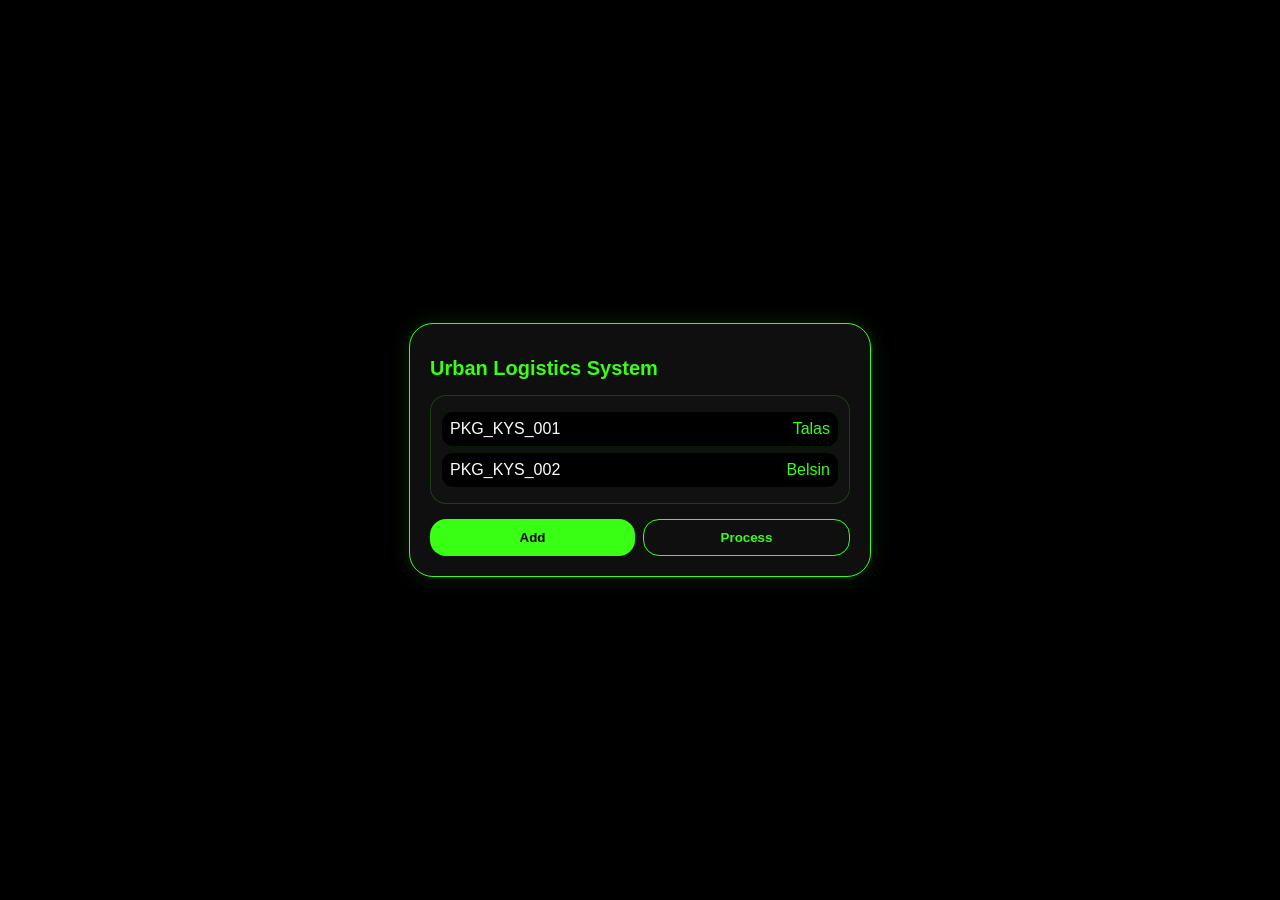
==== index.html @ cbb023be "ui" ====
<!DOCTYPE html>
<html>
<head>
<meta charset="UTF-8">
<title>Urban Logistics</title>
<style>
body{
margin:0;
background:#000;
font-family:Arial;
display:flex;
justify-content:center;
align-items:center;
height:100vh;
color:white;
}

.card{
width:420px;
background:#0f0f0f;
border:1px solid #39ff14;
border-radius:24px;
padding:20px;
box-shadow:0 0 20px rgba(57,255,20,0.15);
}

h1{
color:#39ff14;
font-size:20px;
margin-bottom:15px;
}

.list{
background:#111;
padding:10px;
border-radius:16px;
margin-bottom:15px;
border:1px solid rgba(57,255,20,0.2);
}

.item{
display:flex;
justify-content:space-between;
padding:8px;
margin:5px 0;
background:#000;
border-radius:12px;
border:1px solid rgba(57,255,20,0.1);
}

button{
flex:1;
padding:10px;
border-radius:16px;
border:none;
cursor:pointer;
font-weight:bold;
}

.green{
background:#39ff14;
color:black;
margin-right:8px;
}

.outline{
background:transparent;
border:1px solid #39ff14;
color:#39ff14;
}
</style>
</head>

<body>

<div class="card">
<h1>Urban Logistics System</h1>

<div class="list" id="list"></div>

<div style="display:flex">
<button class="green" onclick="addPkg()">Add</button>
<button class="outline" onclick="processPkg()">Process</button>
</div>
</div>

<script>
let queue=[
{id:"PKG_KYS_001",dest:"Talas"},
{id:"PKG_KYS_002",dest:"Belsin"}
];

function render(){
let list=document.getElementById("list");
list.innerHTML="";
queue.forEach(p=>{
let div=document.createElement("div");
div.className="item";
div.innerHTML=`<span>${p.id}</span><span style="color:#39ff14">${p.dest}</span>`;
list.appendChild(div);
});
}

function addPkg(){
queue.push({id:"PKG_NEW_"+Math.floor(Math.random()*1000),dest:"Meydan"});
render();
}

function processPkg(){
queue.shift();
render();
}

render();
</script>

</body>
</html>
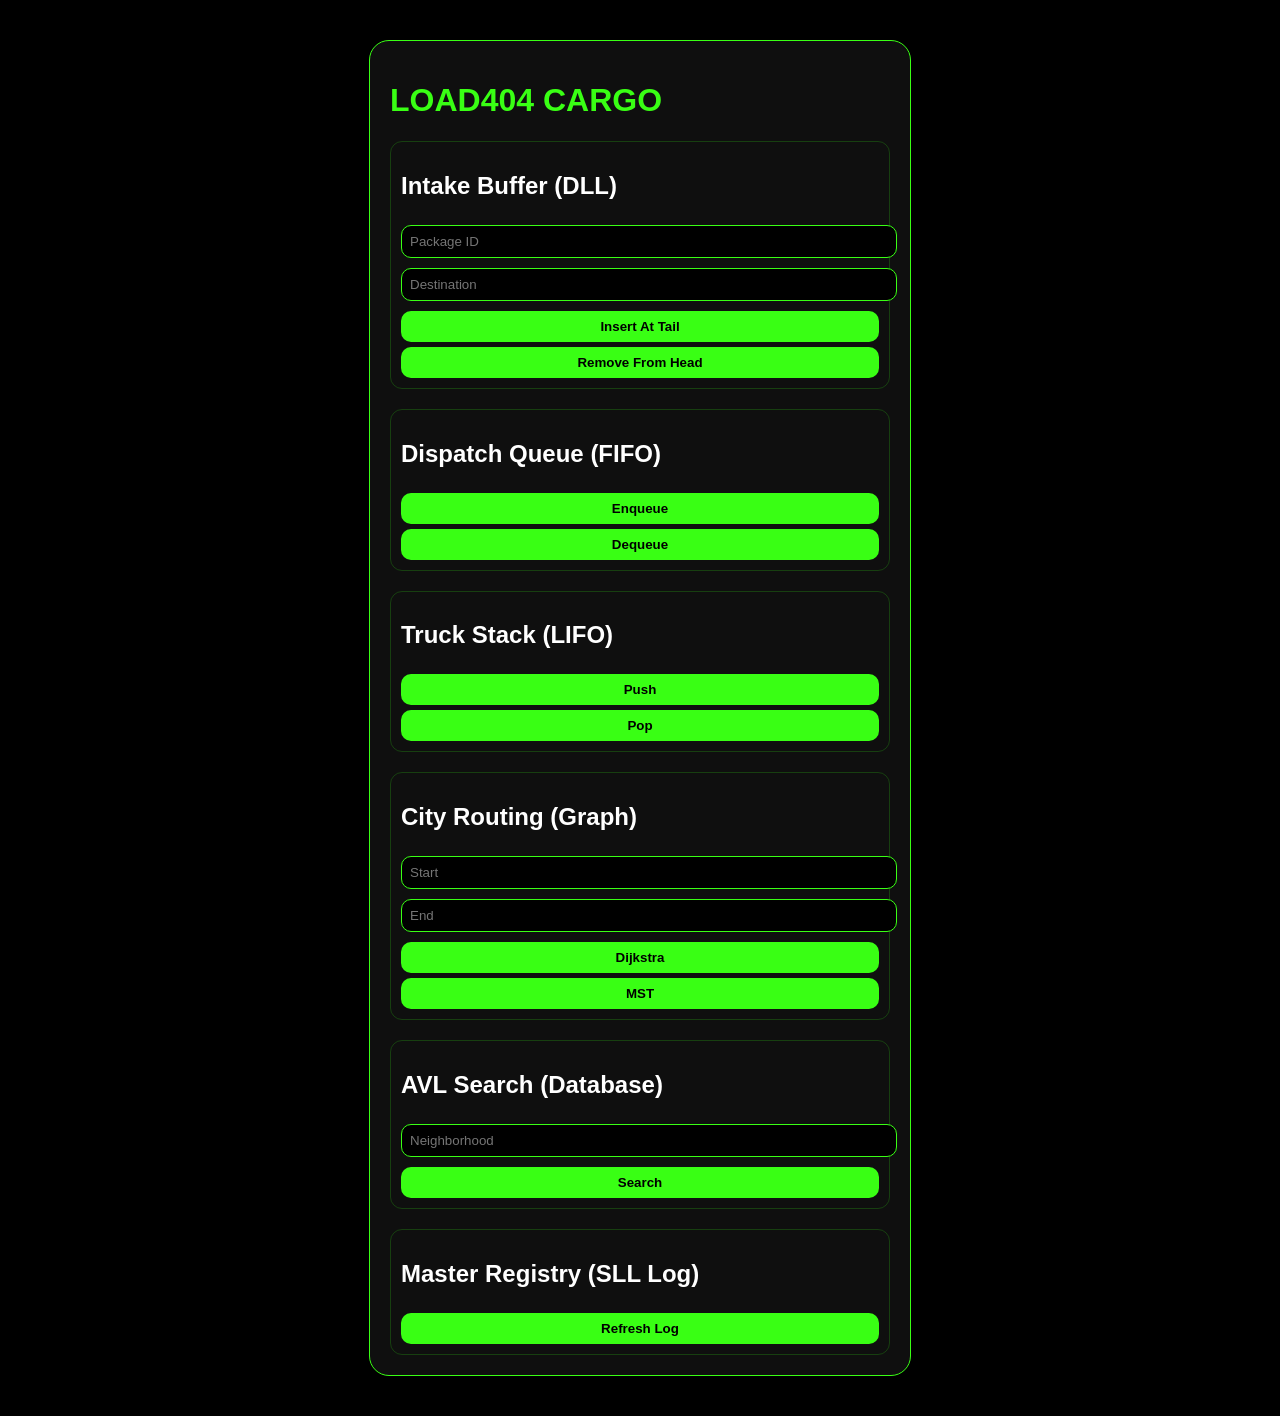
==== commit 05c1127b: "Refactor index.html for new logistics system layout" ====
--- a/index.html
+++ b/index.html
@@ -2,117 +2,71 @@
 <html>
 <head>
 <meta charset="UTF-8">
-<title>Urban Logistics</title>
-<style>
-body{
-margin:0;
-background:#000;
-font-family:Arial;
-display:flex;
-justify-content:center;
-align-items:center;
-height:100vh;
-color:white;
-}
-
-.card{
-width:420px;
-background:#0f0f0f;
-border:1px solid #39ff14;
-border-radius:24px;
-padding:20px;
-box-shadow:0 0 20px rgba(57,255,20,0.15);
-}
-
-h1{
-color:#39ff14;
-font-size:20px;
-margin-bottom:15px;
-}
-
-.list{
-background:#111;
-padding:10px;
-border-radius:16px;
-margin-bottom:15px;
-border:1px solid rgba(57,255,20,0.2);
-}
-
-.item{
-display:flex;
-justify-content:space-between;
-padding:8px;
-margin:5px 0;
-background:#000;
-border-radius:12px;
-border:1px solid rgba(57,255,20,0.1);
-}
-
-button{
-flex:1;
-padding:10px;
-border-radius:16px;
-border:none;
-cursor:pointer;
-font-weight:bold;
-}
-
-.green{
-background:#39ff14;
-color:black;
-margin-right:8px;
-}
-
-.outline{
-background:transparent;
-border:1px solid #39ff14;
-color:#39ff14;
-}
-</style>
+<title>LOAD404 CARGO</title>
+<link rel="stylesheet" href="style.css">
 </head>
 
 <body>
 
 <div class="card">
-<h1>Urban Logistics System</h1>
 
-<div class="list" id="list"></div>
+<h1>LOAD404 CARGO</h1>
 
-<div style="display:flex">
-<button class="green" onclick="addPkg()">Add</button>
-<button class="outline" onclick="processPkg()">Process</button>
-</div>
+<div class="section">
+<h2>Intake Buffer (DLL)</h2>
+
+<input id="pkgId" placeholder="Package ID">
+<input id="dest" placeholder="Destination">
+
+<button onclick="addToBuffer()">Insert At Tail</button>
+<button onclick="removeFromBuffer()">Remove From Head</button>
+
+<div id="buffer"></div>
 </div>
 
-<script>
-let queue=[
-{id:"PKG_KYS_001",dest:"Talas"},
-{id:"PKG_KYS_002",dest:"Belsin"}
-];
+<div class="section">
+<h2>Dispatch Queue (FIFO)</h2>
+<button onclick="enqueue()">Enqueue</button>
+<button onclick="dequeue()">Dequeue</button>
+<div id="queue"></div>
+</div>
 
-function render(){
-let list=document.getElementById("list");
-list.innerHTML="";
-queue.forEach(p=>{
-let div=document.createElement("div");
-div.className="item";
-div.innerHTML=`<span>${p.id}</span><span style="color:#39ff14">${p.dest}</span>`;
-list.appendChild(div);
-});
-}
+<div class="section">
+<h2>Truck Stack (LIFO)</h2>
+<button onclick="pushTruck()">Push</button>
+<button onclick="popTruck()">Pop</button>
+<div id="stack"></div>
+</div>
 
-function addPkg(){
-queue.push({id:"PKG_NEW_"+Math.floor(Math.random()*1000),dest:"Meydan"});
-render();
-}
+<div class="section">
+<h2>City Routing (Graph)</h2>
 
-function processPkg(){
-queue.shift();
-render();
-}
+<input id="start" placeholder="Start">
+<input id="end" placeholder="End">
 
-render();
-</script>
+<button onclick="shortestPath()">Dijkstra</button>
+<button onclick="mst()">MST</button>
 
+<div id="graphOut"></div>
+</div>
+
+<div class="section">
+<h2>AVL Search (Database)</h2>
+
+<input id="searchKey" placeholder="Neighborhood">
+<button onclick="searchAVL()">Search</button>
+
+<div id="avlOut"></div>
+</div>
+
+<div class="section">
+<h2>Master Registry (SLL Log)</h2>
+<button onclick="loadLog()">Refresh Log</button>
+<div id="log"></div>
+</div>
+
+</div>
+
+<script src="app.js"></script>
 </body>
 </html>
--- a/style.css
+++ b/style.css
@@ -0,0 +1,54 @@
+body{
+margin:0;
+background:#000;
+font-family:Arial;
+display:flex;
+justify-content:center;
+padding:40px;
+color:white;
+}
+
+.card{
+width:500px;
+background:#0f0f0f;
+border:1px solid #39ff14;
+border-radius:20px;
+padding:20px;
+}
+
+h1{color:#39ff14}
+
+.section{
+margin-top:20px;
+padding:10px;
+border:1px solid rgba(57,255,20,0.2);
+border-radius:12px;
+}
+
+input{
+width:100%;
+padding:8px;
+margin:5px 0;
+border-radius:10px;
+border:1px solid #39ff14;
+background:black;
+color:white;
+}
+
+button{
+margin-top:5px;
+padding:8px;
+width:100%;
+border:none;
+border-radius:10px;
+background:#39ff14;
+cursor:pointer;
+font-weight:bold;
+}
+
+#list div{
+display:flex;
+justify-content:space-between;
+padding:5px;
+border-bottom:1px solid #222;
+}
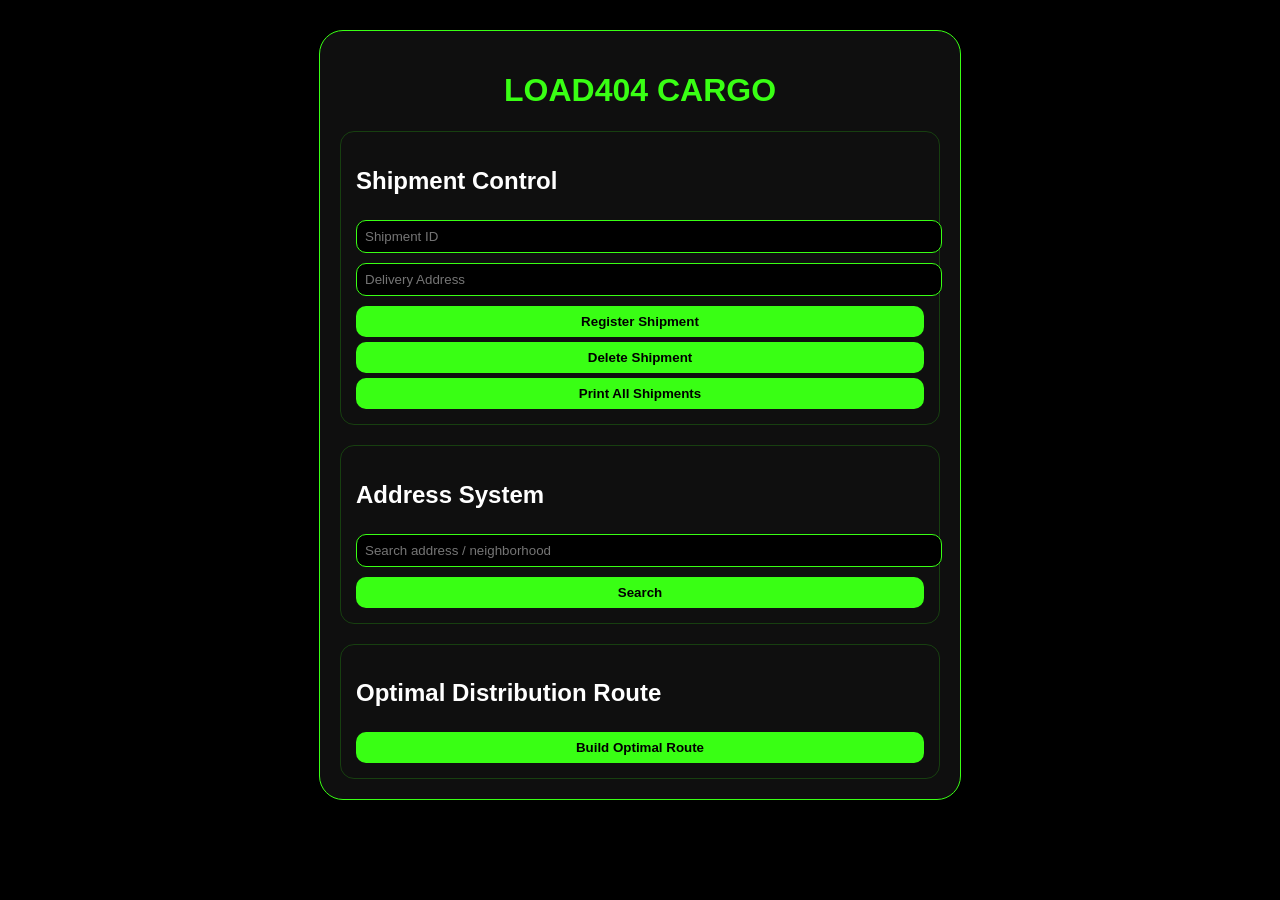
==== commit 66e314c9: "Update shipment controls and address system in HTML" ====
--- a/index.html
+++ b/index.html
@@ -13,56 +13,33 @@
 <h1>LOAD404 CARGO</h1>
 
 <div class="section">
-<h2>Intake Buffer (DLL)</h2>
+<h2>Shipment Control</h2>
 
-<input id="pkgId" placeholder="Package ID">
-<input id="dest" placeholder="Destination">
+<input id="shipId" placeholder="Shipment ID">
+<input id="address" placeholder="Delivery Address">
 
-<button onclick="addToBuffer()">Insert At Tail</button>
-<button onclick="removeFromBuffer()">Remove From Head</button>
+<button onclick="addShipment()">Register Shipment</button>
+<button onclick="deleteShipment()">Delete Shipment</button>
+<button onclick="printAll()">Print All Shipments</button>
 
-<div id="buffer"></div>
+<div id="shipments"></div>
 </div>
 
 <div class="section">
-<h2>Dispatch Queue (FIFO)</h2>
-<button onclick="enqueue()">Enqueue</button>
-<button onclick="dequeue()">Dequeue</button>
-<div id="queue"></div>
+<h2>Address System</h2>
+
+<input id="search" placeholder="Search address / neighborhood">
+<button onclick="searchAddress()">Search</button>
+
+<div id="searchOut"></div>
 </div>
 
 <div class="section">
-<h2>Truck Stack (LIFO)</h2>
-<button onclick="pushTruck()">Push</button>
-<button onclick="popTruck()">Pop</button>
-<div id="stack"></div>
-</div>
+<h2>Optimal Distribution Route</h2>
 
-<div class="section">
-<h2>City Routing (Graph)</h2>
+<button onclick="buildRoute()">Build Optimal Route</button>
 
-<input id="start" placeholder="Start">
-<input id="end" placeholder="End">
-
-<button onclick="shortestPath()">Dijkstra</button>
-<button onclick="mst()">MST</button>
-
-<div id="graphOut"></div>
-</div>
-
-<div class="section">
-<h2>AVL Search (Database)</h2>
-
-<input id="searchKey" placeholder="Neighborhood">
-<button onclick="searchAVL()">Search</button>
-
-<div id="avlOut"></div>
-</div>
-
-<div class="section">
-<h2>Master Registry (SLL Log)</h2>
-<button onclick="loadLog()">Refresh Log</button>
-<div id="log"></div>
+<div id="routeOut"></div>
 </div>
 
 </div>
--- a/style.css
+++ b/style.css
@@ -4,31 +4,34 @@
 font-family:Arial;
 display:flex;
 justify-content:center;
-padding:40px;
+padding:30px;
 color:white;
 }
 
 .card{
-width:500px;
+width:600px;
 background:#0f0f0f;
 border:1px solid #39ff14;
-border-radius:20px;
+border-radius:24px;
 padding:20px;
 }
 
-h1{color:#39ff14}
+h1{
+color:#39ff14;
+text-align:center;
+}
 
 .section{
 margin-top:20px;
-padding:10px;
+padding:15px;
 border:1px solid rgba(57,255,20,0.2);
-border-radius:12px;
+border-radius:14px;
 }
 
 input{
 width:100%;
+margin:5px 0;
 padding:8px;
-margin:5px 0;
 border-radius:10px;
 border:1px solid #39ff14;
 background:black;
@@ -36,19 +39,23 @@
 }
 
 button{
+width:100%;
 margin-top:5px;
 padding:8px;
-width:100%;
+border-radius:10px;
 border:none;
-border-radius:10px;
 background:#39ff14;
 cursor:pointer;
 font-weight:bold;
 }
 
-#list div{
+button:hover{
+opacity:0.8;
+}
+
+.item{
 display:flex;
 justify-content:space-between;
-padding:5px;
+padding:4px;
 border-bottom:1px solid #222;
 }
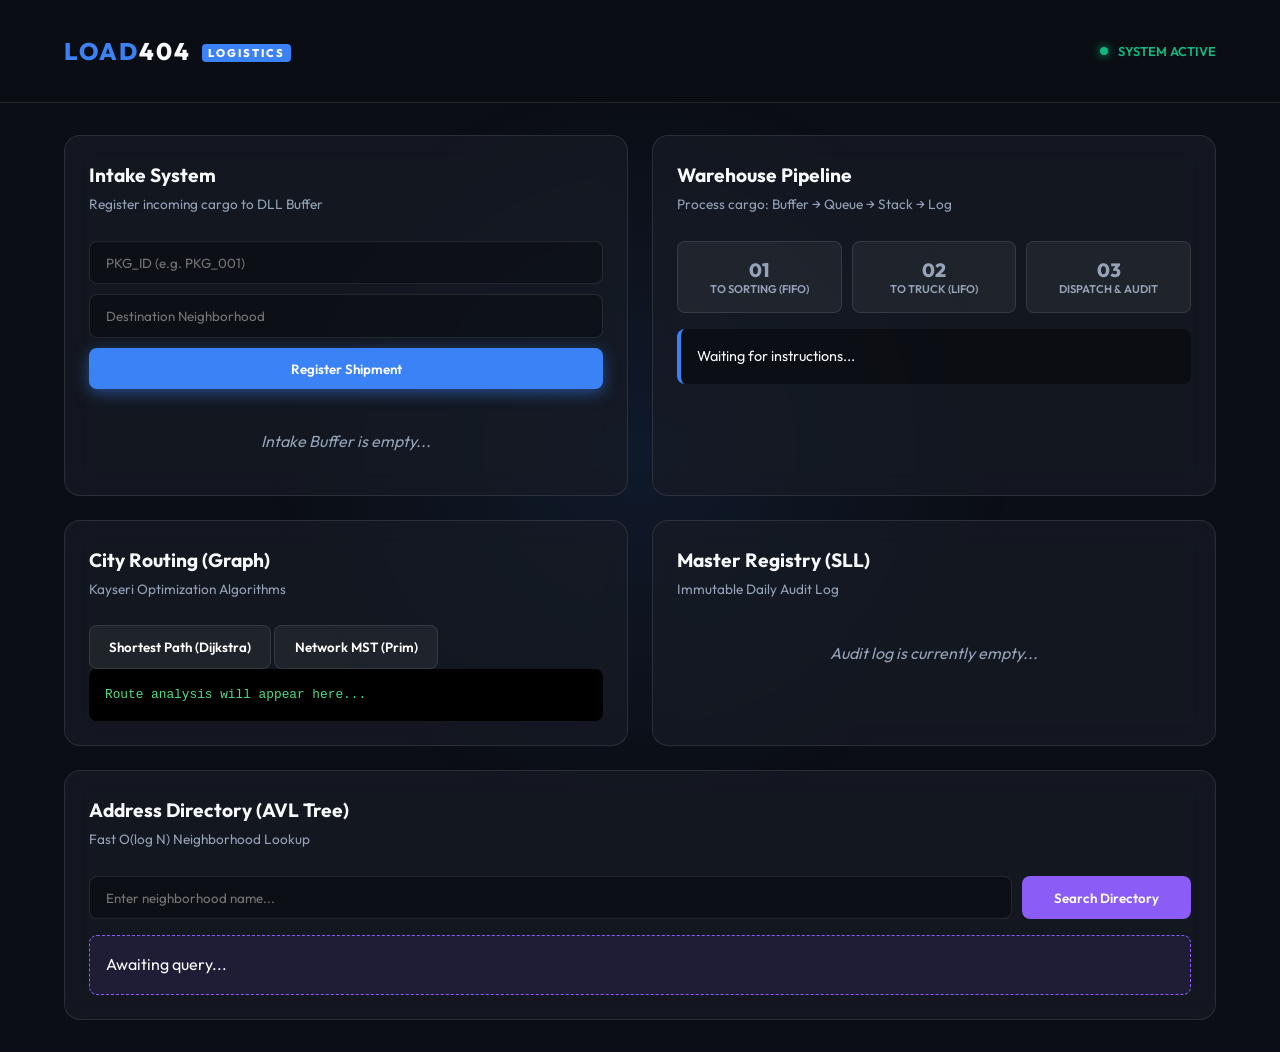
==== commit edc87ab3: "Force redeploy, simplify routing, and duplicate static files to root" ====
--- a/index.html
+++ b/index.html
@@ -1,49 +1,119 @@
 <!DOCTYPE html>
-<html>
+<html lang="en">
 <head>
-<meta charset="UTF-8">
-<title>LOAD404 CARGO</title>
-<link rel="stylesheet" href="style.css">
+    <meta charset="UTF-8">
+    <meta name="viewport" content="width=device-width, initial-scale=1.0">
+    <title>LOAD404 CARGO | Urban Logistics & Distribution</title>
+    <link rel="preconnect" href="https://fonts.googleapis.com">
+    <link rel="preconnect" href="https://fonts.gstatic.com" crossorigin>
+    <link href="https://fonts.googleapis.com/css2?family=Outfit:wght@300;400;600;800&family=JetBrains+Mono:wght@400;700&display=swap" rel="stylesheet">
+    <link rel="stylesheet" href="style.css">
 </head>
+<body>
+    <div class="background-glow"></div>
+    
+    <header>
+        <div class="logo">
+            <span class="accent">LOAD</span>404 <span class="brand-tag">LOGISTICS</span>
+        </div>
+        <nav>
+            <div class="status-indicator">
+                <div class="pulse"></div>
+                SYSTEM ACTIVE
+            </div>
+        </nav>
+    </header>
 
-<body>
+    <div id="toast-container"></div>
 
-<div class="card">
+    <main>
+        <div class="grid-container">
+            <!-- Registration Panel -->
+            <section class="panel glass">
+                <div class="panel-header">
+                    <h2>Intake System</h2>
+                    <span class="subtext">Register incoming cargo to DLL Buffer</span>
+                </div>
+                <div class="input-group">
+                    <input type="text" id="shipId" placeholder="PKG_ID (e.g. PKG_001)">
+                    <input type="text" id="address" placeholder="Destination Neighborhood">
+                    <button class="btn-primary" onclick="addShipment()">
+                        <span>Register Shipment</span>
+                    </button>
+                </div>
+                <div class="log-container" id="buffer-log">
+                    <div class="placeholder">Intake Buffer is empty...</div>
+                </div>
+            </section>
 
-<h1>LOAD404 CARGO</h1>
+            <!-- Warehouse Pipeline -->
+            <section class="panel glass">
+                <div class="panel-header">
+                    <h2>Warehouse Pipeline</h2>
+                    <span class="subtext">Process cargo: Buffer → Queue → Stack → Log</span>
+                </div>
+                <div class="pipeline-actions">
+                    <button class="btn-step" onclick="step1()">
+                        <div class="step-num">01</div>
+                        <div class="step-text">To Sorting (FIFO)</div>
+                    </button>
+                    <button class="btn-step" onclick="step2()">
+                        <div class="step-num">02</div>
+                        <div class="step-text">To Truck (LIFO)</div>
+                    </button>
+                    <button class="btn-step" onclick="step3()">
+                        <div class="step-num">03</div>
+                        <div class="step-text">Dispatch & Audit</div>
+                    </button>
+                </div>
+                <div class="pipeline-status" id="pipeline-output">
+                    Waiting for instructions...
+                </div>
+            </section>
 
-<div class="section">
-<h2>Shipment Control</h2>
+            <!-- Routing & Map -->
+            <section class="panel glass">
+                <div class="panel-header">
+                    <h2>City Routing (Graph)</h2>
+                    <span class="subtext">Kayseri Optimization Algorithms</span>
+                </div>
+                <div class="button-row">
+                    <button class="btn-secondary" onclick="getShortestPath()">Shortest Path (Dijkstra)</button>
+                    <button class="btn-secondary" onclick="getMST()">Network MST (Prim)</button>
+                </div>
+                <div class="code-output" id="route-output">
+                    <pre>Route analysis will appear here...</pre>
+                </div>
+            </section>
 
-<input id="shipId" placeholder="Shipment ID">
-<input id="address" placeholder="Delivery Address">
+            <!-- Audit Log -->
+            <section class="panel glass">
+                <div class="panel-header">
+                    <h2>Master Registry (SLL)</h2>
+                    <span class="subtext">Immutable Daily Audit Log</span>
+                </div>
+                <div class="audit-list" id="audit-log">
+                    <div class="placeholder">Audit log is currently empty...</div>
+                </div>
+            </section>
 
-<button onclick="addShipment()">Register Shipment</button>
-<button onclick="deleteShipment()">Delete Shipment</button>
-<button onclick="printAll()">Print All Shipments</button>
+            <!-- Address Directory -->
+            <section class="panel glass full-width">
+                <div class="panel-header">
+                    <h2>Address Directory (AVL Tree)</h2>
+                    <span class="subtext">Fast O(log N) Neighborhood Lookup</span>
+                </div>
+                <div class="search-box">
+                    <input type="text" id="search-query" placeholder="Enter neighborhood name...">
+                    <button class="btn-accent" onclick="searchAddress()">Search Directory</button>
+                </div>
+                <div class="search-result" id="search-output">
+                    Awaiting query...
+                </div>
+            </section>
+        </div>
+    </main>
 
-<div id="shipments"></div>
-</div>
-
-<div class="section">
-<h2>Address System</h2>
-
-<input id="search" placeholder="Search address / neighborhood">
-<button onclick="searchAddress()">Search</button>
-
-<div id="searchOut"></div>
-</div>
-
-<div class="section">
-<h2>Optimal Distribution Route</h2>
-
-<button onclick="buildRoute()">Build Optimal Route</button>
-
-<div id="routeOut"></div>
-</div>
-
-</div>
-
-<script src="app.js"></script>
+    <script src="app.js"></script>
 </body>
 </html>
--- a/style.css
+++ b/style.css
@@ -1,61 +1,321 @@
-body{
-margin:0;
-background:#000;
-font-family:Arial;
-display:flex;
-justify-content:center;
-padding:30px;
-color:white;
-}
-
-.card{
-width:600px;
-background:#0f0f0f;
-border:1px solid #39ff14;
-border-radius:24px;
-padding:20px;
-}
-
-h1{
-color:#39ff14;
-text-align:center;
-}
-
-.section{
-margin-top:20px;
-padding:15px;
-border:1px solid rgba(57,255,20,0.2);
-border-radius:14px;
-}
-
-input{
-width:100%;
-margin:5px 0;
-padding:8px;
-border-radius:10px;
-border:1px solid #39ff14;
-background:black;
-color:white;
-}
-
-button{
-width:100%;
-margin-top:5px;
-padding:8px;
-border-radius:10px;
-border:none;
-background:#39ff14;
-cursor:pointer;
-font-weight:bold;
-}
-
-button:hover{
-opacity:0.8;
-}
-
-.item{
-display:flex;
-justify-content:space-between;
-padding:4px;
-border-bottom:1px solid #222;
-}
+:root {
+    --bg-color: #0b0e14;
+    --panel-bg: rgba(23, 28, 38, 0.7);
+    --accent-color: #3b82f6;
+    --accent-glow: rgba(59, 130, 246, 0.5);
+    --text-primary: #f8fafc;
+    --text-secondary: #94a3b8;
+    --border-color: rgba(255, 255, 255, 0.1);
+    --success-color: #10b981;
+    --error-color: #ef4444;
+}
+
+* {
+    margin: 0;
+    padding: 0;
+    box-sizing: border-box;
+}
+
+body {
+    background-color: var(--bg-color);
+    color: var(--text-primary);
+    font-family: 'Outfit', sans-serif;
+    min-height: 100vh;
+    overflow-x: hidden;
+    line-height: 1.6;
+}
+
+.background-glow {
+    position: fixed;
+    top: -10%;
+    left: -10%;
+    width: 120%;
+    height: 120%;
+    background: radial-gradient(circle at 50% 50%, rgba(59, 130, 246, 0.1), transparent 40%);
+    z-index: -1;
+    pointer-events: none;
+}
+
+header {
+    padding: 2rem 5%;
+    display: flex;
+    justify-content: space-between;
+    align-items: center;
+    border-bottom: 1px solid var(--border-color);
+    background: rgba(11, 14, 20, 0.8);
+    backdrop-filter: blur(10px);
+    position: sticky;
+    top: 0;
+    z-index: 100;
+}
+
+.logo {
+    font-size: 1.5rem;
+    font-weight: 800;
+    letter-spacing: 2px;
+}
+
+.accent { color: var(--accent-color); }
+
+.brand-tag {
+    font-size: 0.7rem;
+    background: var(--accent-color);
+    color: white;
+    padding: 2px 6px;
+    border-radius: 4px;
+    vertical-align: middle;
+    margin-left: 5px;
+}
+
+.status-indicator {
+    display: flex;
+    align-items: center;
+    gap: 10px;
+    font-size: 0.8rem;
+    color: var(--success-color);
+    font-weight: 600;
+}
+
+.pulse {
+    width: 8px;
+    height: 8px;
+    background: var(--success-color);
+    border-radius: 50%;
+    box-shadow: 0 0 10px var(--success-color);
+    animation: pulse 2s infinite;
+}
+
+@keyframes pulse {
+    0% { opacity: 0.5; }
+    50% { opacity: 1; }
+    100% { opacity: 0.5; }
+}
+
+main {
+    padding: 2rem 5%;
+}
+
+.grid-container {
+    display: grid;
+    grid-template-columns: repeat(auto-fit, minmax(400px, 1fr));
+    gap: 1.5rem;
+}
+
+.full-width {
+    grid-column: 1 / -1;
+}
+
+.panel {
+    border-radius: 16px;
+    padding: 1.5rem;
+    border: 1px solid var(--border-color);
+    transition: transform 0.3s ease, border-color 0.3s ease;
+}
+
+.panel:hover {
+    transform: translateY(-5px);
+    border-color: var(--accent-color);
+}
+
+.glass {
+    background: var(--panel-bg);
+    backdrop-filter: blur(12px);
+}
+
+.panel-header {
+    margin-bottom: 1.5rem;
+}
+
+.panel-header h2 {
+    font-size: 1.2rem;
+    font-weight: 700;
+}
+
+.subtext {
+    font-size: 0.85rem;
+    color: var(--text-secondary);
+}
+
+/* Inputs & Buttons */
+.input-group {
+    display: flex;
+    flex-direction: column;
+    gap: 10px;
+}
+
+input {
+    background: rgba(0,0,0,0.3);
+    border: 1px solid var(--border-color);
+    padding: 0.8rem 1rem;
+    border-radius: 8px;
+    color: white;
+    font-family: 'Outfit', sans-serif;
+    outline: none;
+    transition: border-color 0.3s;
+}
+
+input:focus {
+    border-color: var(--accent-color);
+}
+
+button {
+    cursor: pointer;
+    border: none;
+    border-radius: 8px;
+    font-family: 'Outfit', sans-serif;
+    font-weight: 600;
+    transition: all 0.3s ease;
+}
+
+.btn-primary {
+    background: var(--accent-color);
+    color: white;
+    padding: 0.8rem;
+    box-shadow: 0 4px 15px var(--accent-glow);
+}
+
+.btn-primary:hover {
+    filter: brightness(1.1);
+    box-shadow: 0 4px 25px var(--accent-glow);
+}
+
+.btn-secondary {
+    background: rgba(255,255,255,0.05);
+    color: white;
+    padding: 0.8rem 1.2rem;
+    border: 1px solid var(--border-color);
+}
+
+.btn-secondary:hover {
+    background: rgba(255,255,255,0.1);
+}
+
+.btn-accent {
+    background: #8b5cf6;
+    color: white;
+    padding: 0 2rem;
+}
+
+/* Pipeline */
+.pipeline-actions {
+    display: flex;
+    gap: 10px;
+    margin-bottom: 1rem;
+}
+
+.btn-step {
+    flex: 1;
+    background: rgba(255,255,255,0.05);
+    padding: 1rem 0.5rem;
+    display: flex;
+    flex-direction: column;
+    align-items: center;
+    border: 1px solid var(--border-color);
+    color: var(--text-secondary);
+}
+
+.btn-step:hover {
+    background: rgba(59, 130, 246, 0.1);
+    border-color: var(--accent-color);
+    color: white;
+}
+
+.step-num {
+    font-size: 1.2rem;
+    font-weight: 800;
+}
+
+.step-text {
+    font-size: 0.7rem;
+    text-transform: uppercase;
+}
+
+.pipeline-status {
+    background: rgba(0,0,0,0.4);
+    padding: 1rem;
+    border-radius: 8px;
+    font-size: 0.9rem;
+    border-left: 4px solid var(--accent-color);
+}
+
+/* Logs */
+.log-container, .audit-list {
+    margin-top: 1.5rem;
+    max-height: 200px;
+    overflow-y: auto;
+    display: flex;
+    flex-direction: column;
+    gap: 8px;
+}
+
+.item-card {
+    background: rgba(255,255,255,0.03);
+    padding: 8px 12px;
+    border-radius: 6px;
+    display: flex;
+    justify-content: space-between;
+    font-size: 0.85rem;
+    border: 1px solid var(--border-color);
+}
+
+.placeholder {
+    color: var(--text-secondary);
+    font-style: italic;
+    text-align: center;
+    padding: 1rem;
+}
+
+/* Code Output */
+.code-output {
+    background: #000;
+    padding: 1rem;
+    border-radius: 8px;
+    font-family: 'JetBrains Mono', monospace;
+    font-size: 0.8rem;
+    color: #4ade80;
+    overflow-x: auto;
+}
+
+.search-box {
+    display: flex;
+    gap: 10px;
+}
+
+.search-box input { flex: 1; }
+
+.search-result {
+    margin-top: 1rem;
+    padding: 1rem;
+    background: rgba(139, 92, 246, 0.1);
+    border-radius: 8px;
+    border: 1px dashed #8b5cf6;
+}
+
+#toast-container {
+    position: fixed;
+    top: 100px;
+    right: 20px;
+    z-index: 1000;
+    display: flex;
+    flex-direction: column;
+    gap: 10px;
+}
+
+.toast {
+    padding: 12px 24px;
+    border-radius: 8px;
+    color: white;
+    font-weight: 600;
+    font-size: 0.9rem;
+    box-shadow: 0 4px 12px rgba(0,0,0,0.5);
+    animation: slideIn 0.3s ease-out;
+    min-width: 200px;
+}
+
+.toast.success { background: var(--success-color); border-left: 5px solid #065f46; }
+.toast.failed { background: var(--error-color); border-left: 5px solid #991b1b; }
+
+@keyframes slideIn {
+    from { transform: translateX(100%); opacity: 0; }
+    to { transform: translateX(0); opacity: 1; }
+}
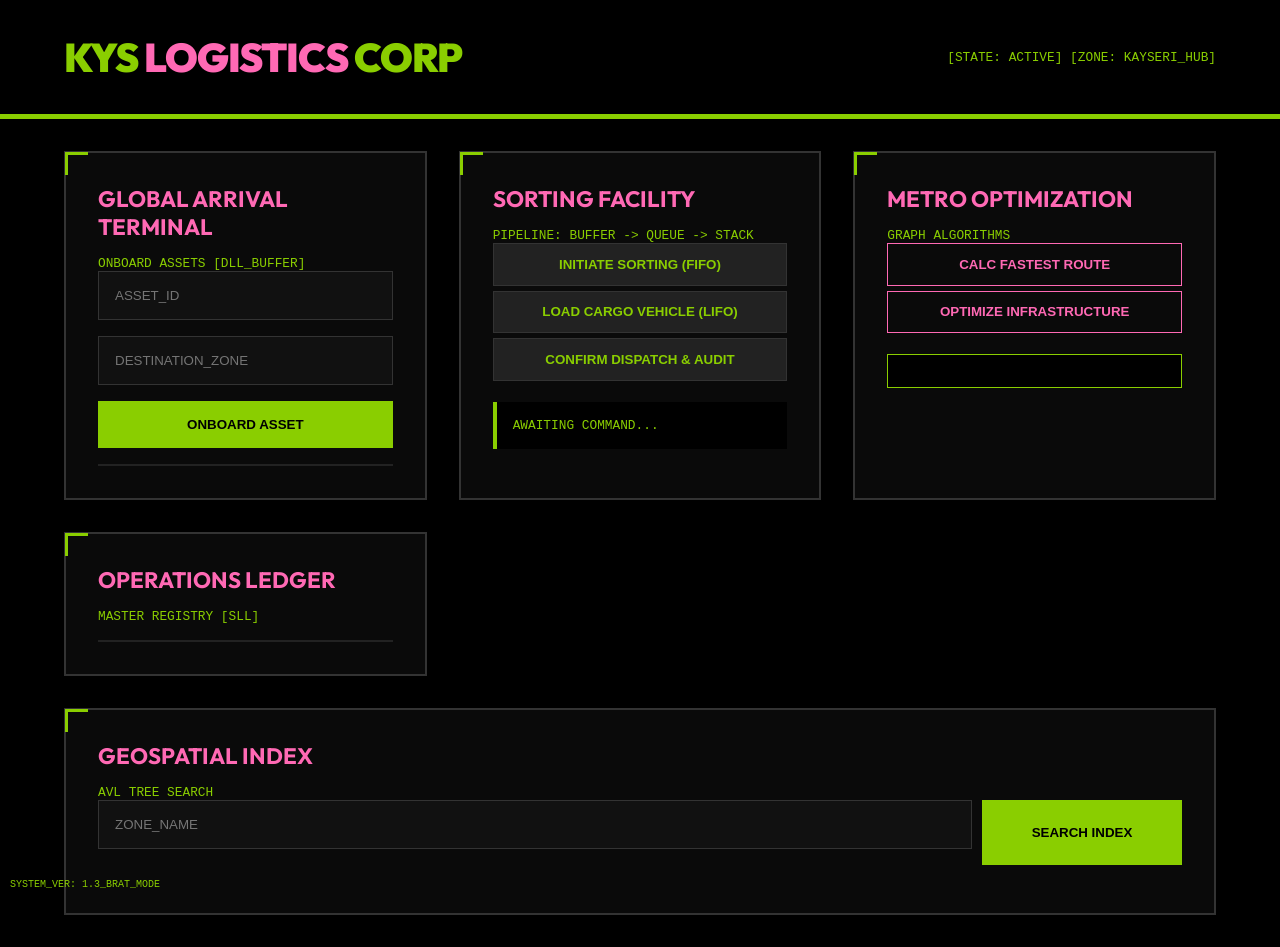
==== commit 6dac25f9: "BRAT MODE V1.3: CASE-INSENSITIVE + NEON COLORS + PERSISTENCE FIX" ====
--- a/index.html
+++ b/index.html
@@ -3,117 +3,81 @@
 <head>
     <meta charset="UTF-8">
     <meta name="viewport" content="width=device-width, initial-scale=1.0">
-    <title>LOAD404 CARGO | Urban Logistics & Distribution</title>
-    <link rel="preconnect" href="https://fonts.googleapis.com">
-    <link rel="preconnect" href="https://fonts.gstatic.com" crossorigin>
-    <link href="https://fonts.googleapis.com/css2?family=Outfit:wght@300;400;600;800&family=JetBrains+Mono:wght@400;700&display=swap" rel="stylesheet">
-    <link rel="stylesheet" href="style.css">
+    <title>KYS LOGISTICS CORP | Operations Command V.1.3</title>
+    <link href="https://fonts.googleapis.com/css2?family=Outfit:wght@400;900&family=JetBrains+Mono:wght@400;700&display=swap" rel="stylesheet">
+    <link rel="stylesheet" href="style.css?v=1.3">
 </head>
-<body>
-    <div class="background-glow"></div>
+<body style="background:#000;">
+    <div id="ver-tag" style="position:fixed; bottom:10px; left:10px; color:#8ACE00; font-family:monospace; font-size:10px; z-index:9999;">SYSTEM_VER: 1.3_BRAT_MODE</div>
     
-    <header>
-        <div class="logo">
-            <span class="accent">LOAD</span>404 <span class="brand-tag">LOGISTICS</span>
-        </div>
-        <nav>
-            <div class="status-indicator">
-                <div class="pulse"></div>
-                SYSTEM ACTIVE
-            </div>
-        </nav>
+    <header style="border-bottom: 5px solid #8ACE00; background:#000; padding: 2rem 5%; display:flex; justify-content:space-between; align-items:center;">
+        <div class="logo" style="font-size:2.5rem; font-weight:900; color:#8ACE00;">KYS <span style="color:#FF69B4;">LOGISTICS</span> CORP</div>
+        <div class="subtext" style="color:#8ACE00; font-family:monospace;">[STATE: ACTIVE] [ZONE: KAYSERI_HUB]</div>
     </header>
 
     <div id="toast-container"></div>
-
-    <main>
-        <div class="grid-container">
-            <!-- Registration Panel -->
-            <section class="panel glass">
+    
+    <main style="padding: 2rem 5%;">
+        <div class="grid-container" style="display:grid; grid-template-columns: repeat(auto-fit, minmax(350px, 1fr)); gap:2rem;">
+            <!-- Registration -->
+            <section class="panel" style="background:#0a0a0a; border: 2px solid #333; padding:2rem; position:relative;">
                 <div class="panel-header">
-                    <h2>Intake System</h2>
-                    <span class="subtext">Register incoming cargo to DLL Buffer</span>
+                    <h2 style="color:#FF69B4; text-transform:uppercase; margin-bottom:10px;">Global Arrival Terminal</h2>
+                    <span class="subtext" style="color:#8ACE00; font-family:monospace; font-size:0.8rem;">ONBOARD ASSETS [DLL_BUFFER]</span>
                 </div>
-                <div class="input-group">
-                    <input type="text" id="shipId" placeholder="PKG_ID (e.g. PKG_001)">
-                    <input type="text" id="address" placeholder="Destination Neighborhood">
-                    <button class="btn-primary" onclick="addShipment()">
-                        <span>Register Shipment</span>
-                    </button>
-                </div>
-                <div class="log-container" id="buffer-log">
-                    <div class="placeholder">Intake Buffer is empty...</div>
-                </div>
+                <input type="text" id="shipId" placeholder="ASSET_ID" style="width:100%; background:#111; border:1px solid #333; padding:1rem; color:#fff; margin-bottom:1rem;">
+                <input type="text" id="address" placeholder="DESTINATION_ZONE" style="width:100%; background:#111; border:1px solid #333; padding:1rem; color:#fff; margin-bottom:1rem;">
+                <button class="btn-primary" onclick="addShipment()" style="width:100%; background:#8ACE00; color:#000; padding:1rem; font-weight:900; border:none; cursor:pointer; text-transform:uppercase;">Onboard Asset</button>
+                <div class="log-container" id="buffer-log" style="margin-top:1rem; max-height:150px; overflow-y:auto; border:1px solid #222; background:#000;"></div>
             </section>
 
-            <!-- Warehouse Pipeline -->
-            <section class="panel glass">
+            <!-- Pipeline -->
+            <section class="panel" style="background:#0a0a0a; border: 2px solid #333; padding:2rem;">
                 <div class="panel-header">
-                    <h2>Warehouse Pipeline</h2>
-                    <span class="subtext">Process cargo: Buffer → Queue → Stack → Log</span>
+                    <h2 style="color:#FF69B4; text-transform:uppercase; margin-bottom:10px;">Sorting Facility</h2>
+                    <span class="subtext" style="color:#8ACE00; font-family:monospace; font-size:0.8rem;">PIPELINE: BUFFER -> QUEUE -> STACK</span>
                 </div>
-                <div class="pipeline-actions">
-                    <button class="btn-step" onclick="step1()">
-                        <div class="step-num">01</div>
-                        <div class="step-text">To Sorting (FIFO)</div>
-                    </button>
-                    <button class="btn-step" onclick="step2()">
-                        <div class="step-num">02</div>
-                        <div class="step-text">To Truck (LIFO)</div>
-                    </button>
-                    <button class="btn-step" onclick="step3()">
-                        <div class="step-num">03</div>
-                        <div class="step-text">Dispatch & Audit</div>
-                    </button>
-                </div>
-                <div class="pipeline-status" id="pipeline-output">
-                    Waiting for instructions...
-                </div>
+                <button class="btn-step" onclick="step1()" style="width:100%; background:#222; color:#8ACE00; border:1px solid #333; padding:0.8rem; margin-bottom:5px; cursor:pointer; font-weight:700;">INITIATE SORTING (FIFO)</button>
+                <button class="btn-step" onclick="step2()" style="width:100%; background:#222; color:#8ACE00; border:1px solid #333; padding:0.8rem; margin-bottom:5px; cursor:pointer; font-weight:700;">LOAD CARGO VEHICLE (LIFO)</button>
+                <button class="btn-step" onclick="step3()" style="width:100%; background:#222; color:#8ACE00; border:1px solid #333; padding:0.8rem; margin-bottom:5px; cursor:pointer; font-weight:700;">CONFIRM DISPATCH & AUDIT</button>
+                <div id="pipeline-output" style="background:#000; color:#8ACE00; padding:1rem; margin-top:1rem; border-left:4px solid #8ACE00; font-family:monospace; font-size:0.8rem;">AWAITING COMMAND...</div>
             </section>
 
-            <!-- Routing & Map -->
-            <section class="panel glass">
+            <!-- Routing -->
+            <section class="panel" style="background:#0a0a0a; border: 2px solid #333; padding:2rem;">
                 <div class="panel-header">
-                    <h2>City Routing (Graph)</h2>
-                    <span class="subtext">Kayseri Optimization Algorithms</span>
+                    <h2 style="color:#FF69B4; text-transform:uppercase; margin-bottom:10px;">Metro Optimization</h2>
+                    <span class="subtext" style="color:#8ACE00; font-family:monospace; font-size:0.8rem;">GRAPH ALGORITHMS</span>
                 </div>
-                <div class="button-row">
-                    <button class="btn-secondary" onclick="getShortestPath()">Shortest Path (Dijkstra)</button>
-                    <button class="btn-secondary" onclick="getMST()">Network MST (Prim)</button>
-                </div>
-                <div class="code-output" id="route-output">
-                    <pre>Route analysis will appear here...</pre>
-                </div>
+                <button onclick="getShortestPath()" style="width:100%; background:transparent; color:#FF69B4; border:1px solid #FF69B4; padding:0.8rem; margin-bottom:5px; cursor:pointer; font-weight:700;">CALC FASTEST ROUTE</button>
+                <button onclick="getMST()" style="width:100%; background:transparent; color:#FF69B4; border:1px solid #FF69B4; padding:0.8rem; margin-bottom:5px; cursor:pointer; font-weight:700;">OPTIMIZE INFRASTRUCTURE</button>
+                <div class="code-output" id="route-output" style="background:#000; color:#8ACE00; padding:1rem; border:1px solid #8ACE00; margin-top:1rem; font-family:monospace; font-size:0.7rem; white-space:pre-wrap;"></div>
             </section>
 
             <!-- Audit Log -->
-            <section class="panel glass">
+            <section class="panel" style="background:#0a0a0a; border: 2px solid #333; padding:2rem;">
                 <div class="panel-header">
-                    <h2>Master Registry (SLL)</h2>
-                    <span class="subtext">Immutable Daily Audit Log</span>
+                    <h2 style="color:#FF69B4; text-transform:uppercase; margin-bottom:10px;">Operations Ledger</h2>
+                    <span class="subtext" style="color:#8ACE00; font-family:monospace; font-size:0.8rem;">MASTER REGISTRY [SLL]</span>
                 </div>
-                <div class="audit-list" id="audit-log">
-                    <div class="placeholder">Audit log is currently empty...</div>
-                </div>
+                <div class="audit-list" id="audit-log" style="max-height:200px; overflow-y:auto; background:#000; border:1px solid #222;"></div>
             </section>
 
-            <!-- Address Directory -->
-            <section class="panel glass full-width">
+            <!-- Directory -->
+            <section class="panel full-width" style="grid-column: 1 / -1; background:#0a0a0a; border: 2px solid #333; padding:2rem;">
                 <div class="panel-header">
-                    <h2>Address Directory (AVL Tree)</h2>
-                    <span class="subtext">Fast O(log N) Neighborhood Lookup</span>
+                    <h2 style="color:#FF69B4; text-transform:uppercase; margin-bottom:10px;">Geospatial Index</h2>
+                    <span class="subtext" style="color:#8ACE00; font-family:monospace; font-size:0.8rem;">AVL TREE SEARCH</span>
                 </div>
-                <div class="search-box">
-                    <input type="text" id="search-query" placeholder="Enter neighborhood name...">
-                    <button class="btn-accent" onclick="searchAddress()">Search Directory</button>
+                <div style="display:flex; gap:10px;">
+                    <input type="text" id="search-query" placeholder="ZONE_NAME" style="flex:1; background:#111; border:1px solid #333; padding:1rem; color:#fff;">
+                    <button onclick="searchAddress()" style="width:200px; background:#8ACE00; color:#000; border:none; font-weight:900; cursor:pointer;">SEARCH INDEX</button>
                 </div>
-                <div class="search-result" id="search-output">
-                    Awaiting query...
-                </div>
+                <div id="search-output" style="margin-top:1rem; color:#8ACE00; font-family:monospace; font-size:1.2rem; font-weight:700;"></div>
             </section>
         </div>
     </main>
 
-    <script src="app.js"></script>
+    <script src="app.js?v=1.3"></script>
 </body>
 </html>
--- a/style.css
+++ b/style.css
@@ -1,13 +1,11 @@
 :root {
-    --bg-color: #0b0e14;
-    --panel-bg: rgba(23, 28, 38, 0.7);
-    --accent-color: #3b82f6;
-    --accent-glow: rgba(59, 130, 246, 0.5);
-    --text-primary: #f8fafc;
-    --text-secondary: #94a3b8;
-    --border-color: rgba(255, 255, 255, 0.1);
-    --success-color: #10b981;
-    --error-color: #ef4444;
+    --bg-color: #000000;
+    --panel-bg: rgba(15, 15, 15, 0.9);
+    --brat-green: #8ACE00;
+    --barbie-pink: #FF69B4;
+    --text-primary: #ffffff;
+    --text-secondary: #cccccc;
+    --border-color: #333333;
 }
 
 * {
@@ -22,18 +20,6 @@
     font-family: 'Outfit', sans-serif;
     min-height: 100vh;
     overflow-x: hidden;
-    line-height: 1.6;
-}
-
-.background-glow {
-    position: fixed;
-    top: -10%;
-    left: -10%;
-    width: 120%;
-    height: 120%;
-    background: radial-gradient(circle at 50% 50%, rgba(59, 130, 246, 0.1), transparent 40%);
-    z-index: -1;
-    pointer-events: none;
 }
 
 header {
@@ -41,54 +27,20 @@
     display: flex;
     justify-content: space-between;
     align-items: center;
-    border-bottom: 1px solid var(--border-color);
-    background: rgba(11, 14, 20, 0.8);
-    backdrop-filter: blur(10px);
-    position: sticky;
-    top: 0;
-    z-index: 100;
+    border-bottom: 2px solid var(--brat-green);
+    background: #000;
 }
 
 .logo {
-    font-size: 1.5rem;
-    font-weight: 800;
-    letter-spacing: 2px;
-}
-
-.accent { color: var(--accent-color); }
-
-.brand-tag {
-    font-size: 0.7rem;
-    background: var(--accent-color);
-    color: white;
-    padding: 2px 6px;
-    border-radius: 4px;
-    vertical-align: middle;
-    margin-left: 5px;
-}
-
-.status-indicator {
-    display: flex;
-    align-items: center;
-    gap: 10px;
-    font-size: 0.8rem;
-    color: var(--success-color);
-    font-weight: 600;
-}
-
-.pulse {
-    width: 8px;
-    height: 8px;
-    background: var(--success-color);
-    border-radius: 50%;
-    box-shadow: 0 0 10px var(--success-color);
-    animation: pulse 2s infinite;
-}
-
-@keyframes pulse {
-    0% { opacity: 0.5; }
-    50% { opacity: 1; }
-    100% { opacity: 0.5; }
+    font-size: 1.8rem;
+    font-weight: 900;
+    letter-spacing: -1px;
+    color: var(--brat-green);
+    text-transform: uppercase;
+}
+
+.logo span {
+    color: var(--barbie-pink);
 }
 
 main {
@@ -98,224 +50,151 @@
 .grid-container {
     display: grid;
     grid-template-columns: repeat(auto-fit, minmax(400px, 1fr));
-    gap: 1.5rem;
-}
-
-.full-width {
-    grid-column: 1 / -1;
+    gap: 2rem;
 }
 
 .panel {
-    border-radius: 16px;
-    padding: 1.5rem;
-    border: 1px solid var(--border-color);
-    transition: transform 0.3s ease, border-color 0.3s ease;
-}
-
-.panel:hover {
-    transform: translateY(-5px);
-    border-color: var(--accent-color);
-}
-
-.glass {
     background: var(--panel-bg);
-    backdrop-filter: blur(12px);
-}
-
-.panel-header {
-    margin-bottom: 1.5rem;
+    border: 1px solid var(--border-color);
+    padding: 2rem;
+    border-radius: 0; /* Industrial look */
+    position: relative;
+}
+
+.panel::before {
+    content: '';
+    position: absolute;
+    top: -1px;
+    left: -1px;
+    width: 20px;
+    height: 20px;
+    border-top: 3px solid var(--brat-green);
+    border-left: 3px solid var(--brat-green);
 }
 
 .panel-header h2 {
-    font-size: 1.2rem;
-    font-weight: 700;
+    color: var(--barbie-pink);
+    text-transform: uppercase;
+    font-size: 1.4rem;
+    margin-bottom: 0.5rem;
 }
 
 .subtext {
-    font-size: 0.85rem;
-    color: var(--text-secondary);
-}
-
-/* Inputs & Buttons */
-.input-group {
-    display: flex;
-    flex-direction: column;
-    gap: 10px;
+    font-family: 'JetBrains Mono', monospace;
+    font-size: 0.8rem;
+    color: var(--brat-green);
 }
 
 input {
-    background: rgba(0,0,0,0.3);
-    border: 1px solid var(--border-color);
-    padding: 0.8rem 1rem;
-    border-radius: 8px;
+    width: 100%;
+    background: #111;
+    border: 1px solid var(--border-color);
+    padding: 1rem;
     color: white;
-    font-family: 'Outfit', sans-serif;
+    margin-bottom: 1rem;
     outline: none;
-    transition: border-color 0.3s;
 }
 
 input:focus {
-    border-color: var(--accent-color);
+    border-color: var(--brat-green);
 }
 
 button {
+    width: 100%;
+    padding: 1rem;
+    font-weight: 800;
+    text-transform: uppercase;
     cursor: pointer;
     border: none;
-    border-radius: 8px;
-    font-family: 'Outfit', sans-serif;
-    font-weight: 600;
-    transition: all 0.3s ease;
+    transition: 0.2s;
 }
 
 .btn-primary {
-    background: var(--accent-color);
+    background: var(--brat-green);
+    color: black;
+}
+
+.btn-primary:hover {
+    background: white;
+    box-shadow: 0 0 20px var(--brat-green);
+}
+
+.btn-secondary {
+    background: black;
+    color: var(--barbie-pink);
+    border: 1px solid var(--barbie-pink);
+    margin-top: 10px;
+}
+
+.btn-secondary:hover {
+    background: var(--barbie-pink);
+    color: black;
+}
+
+.btn-step {
+    background: #222;
+    color: var(--brat-green);
+    border: 1px solid var(--border-color);
+    margin-bottom: 5px;
+}
+
+.btn-step:hover {
+    border-color: var(--brat-green);
     color: white;
-    padding: 0.8rem;
-    box-shadow: 0 4px 15px var(--accent-glow);
-}
-
-.btn-primary:hover {
-    filter: brightness(1.1);
-    box-shadow: 0 4px 25px var(--accent-glow);
-}
-
-.btn-secondary {
-    background: rgba(255,255,255,0.05);
-    color: white;
-    padding: 0.8rem 1.2rem;
-    border: 1px solid var(--border-color);
-}
-
-.btn-secondary:hover {
-    background: rgba(255,255,255,0.1);
-}
-
-.btn-accent {
-    background: #8b5cf6;
-    color: white;
-    padding: 0 2rem;
-}
-
-/* Pipeline */
-.pipeline-actions {
-    display: flex;
-    gap: 10px;
-    margin-bottom: 1rem;
-}
-
-.btn-step {
-    flex: 1;
-    background: rgba(255,255,255,0.05);
-    padding: 1rem 0.5rem;
-    display: flex;
-    flex-direction: column;
-    align-items: center;
-    border: 1px solid var(--border-color);
-    color: var(--text-secondary);
-}
-
-.btn-step:hover {
-    background: rgba(59, 130, 246, 0.1);
-    border-color: var(--accent-color);
-    color: white;
-}
-
-.step-num {
-    font-size: 1.2rem;
-    font-weight: 800;
-}
-
-.step-text {
-    font-size: 0.7rem;
-    text-transform: uppercase;
-}
-
-.pipeline-status {
-    background: rgba(0,0,0,0.4);
-    padding: 1rem;
-    border-radius: 8px;
-    font-size: 0.9rem;
-    border-left: 4px solid var(--accent-color);
-}
-
-/* Logs */
+}
+
 .log-container, .audit-list {
-    margin-top: 1.5rem;
+    margin-top: 1rem;
     max-height: 200px;
     overflow-y: auto;
-    display: flex;
-    flex-direction: column;
-    gap: 8px;
+    border: 1px solid var(--border-color);
+    background: #050505;
 }
 
 .item-card {
-    background: rgba(255,255,255,0.03);
-    padding: 8px 12px;
-    border-radius: 6px;
+    padding: 10px;
+    border-bottom: 1px solid #222;
     display: flex;
     justify-content: space-between;
-    font-size: 0.85rem;
-    border: 1px solid var(--border-color);
-}
-
-.placeholder {
-    color: var(--text-secondary);
-    font-style: italic;
-    text-align: center;
-    padding: 1rem;
-}
-
-/* Code Output */
+    font-family: 'JetBrains Mono', monospace;
+    font-size: 0.9rem;
+}
+
+.item-card span:first-child { color: var(--brat-green); }
+.item-card span:last-child { color: var(--barbie-pink); }
+
 .code-output {
     background: #000;
     padding: 1rem;
-    border-radius: 8px;
+    border: 1px solid var(--brat-green);
+    color: var(--brat-green);
     font-family: 'JetBrains Mono', monospace;
-    font-size: 0.8rem;
-    color: #4ade80;
-    overflow-x: auto;
-}
-
-.search-box {
-    display: flex;
-    gap: 10px;
-}
-
-.search-box input { flex: 1; }
-
-.search-result {
-    margin-top: 1rem;
-    padding: 1rem;
-    background: rgba(139, 92, 246, 0.1);
-    border-radius: 8px;
-    border: 1px dashed #8b5cf6;
 }
 
 #toast-container {
     position: fixed;
-    top: 100px;
+    bottom: 20px;
     right: 20px;
-    z-index: 1000;
-    display: flex;
-    flex-direction: column;
-    gap: 10px;
+    z-index: 10000;
 }
 
 .toast {
-    padding: 12px 24px;
-    border-radius: 8px;
-    color: white;
-    font-weight: 600;
-    font-size: 0.9rem;
-    box-shadow: 0 4px 12px rgba(0,0,0,0.5);
-    animation: slideIn 0.3s ease-out;
-    min-width: 200px;
-}
-
-.toast.success { background: var(--success-color); border-left: 5px solid #065f46; }
-.toast.failed { background: var(--error-color); border-left: 5px solid #991b1b; }
-
-@keyframes slideIn {
-    from { transform: translateX(100%); opacity: 0; }
-    to { transform: translateX(0); opacity: 1; }
-}
+    background: var(--bg-color);
+    border: 2px solid var(--brat-green);
+    color: var(--brat-green);
+    padding: 1rem 2rem;
+    margin-top: 10px;
+    font-weight: 900;
+    text-transform: uppercase;
+    animation: pop 0.3s cubic-bezier(0.175, 0.885, 0.32, 1.275);
+}
+
+.toast.failed {
+    border-color: var(--barbie-pink);
+    color: var(--barbie-pink);
+}
+
+@keyframes pop {
+    0% { transform: scale(0.5); opacity: 0; }
+    100% { transform: scale(1); opacity: 1; }
+}
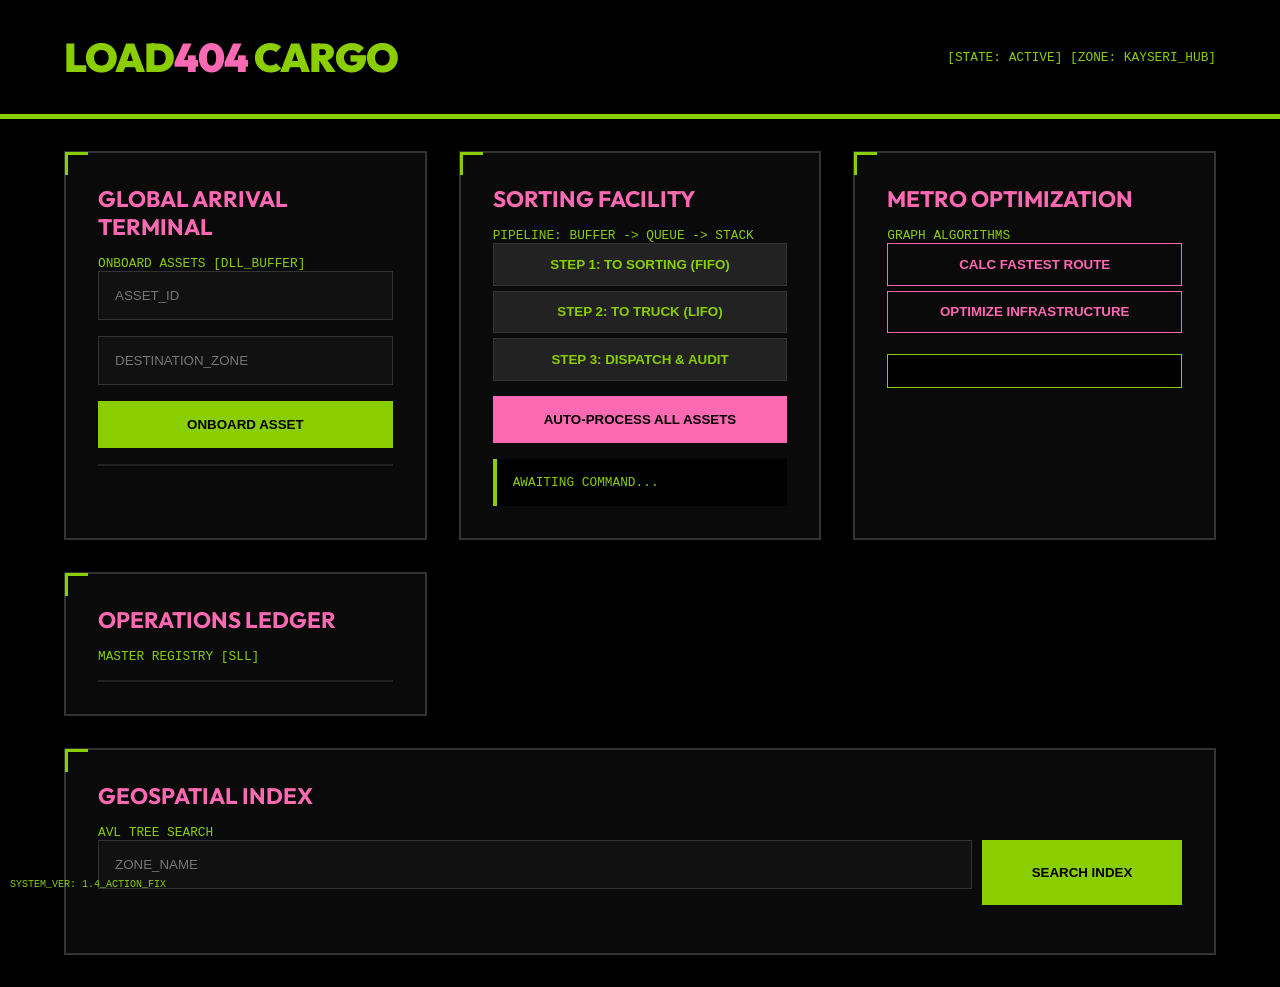
==== commit d1d6ceb2: "V1.4: LOAD404 branding, Auto-Process button, and Action fixes" ====
--- a/index.html
+++ b/index.html
@@ -3,15 +3,15 @@
 <head>
     <meta charset="UTF-8">
     <meta name="viewport" content="width=device-width, initial-scale=1.0">
-    <title>KYS LOGISTICS CORP | Operations Command V.1.3</title>
+    <title>LOAD404 CARGO | Operations Command</title>
     <link href="https://fonts.googleapis.com/css2?family=Outfit:wght@400;900&family=JetBrains+Mono:wght@400;700&display=swap" rel="stylesheet">
-    <link rel="stylesheet" href="style.css?v=1.3">
+    <link rel="stylesheet" href="style.css?v=1.4">
 </head>
 <body style="background:#000;">
-    <div id="ver-tag" style="position:fixed; bottom:10px; left:10px; color:#8ACE00; font-family:monospace; font-size:10px; z-index:9999;">SYSTEM_VER: 1.3_BRAT_MODE</div>
+    <div id="ver-tag" style="position:fixed; bottom:10px; left:10px; color:#8ACE00; font-family:monospace; font-size:10px; z-index:9999;">SYSTEM_VER: 1.4_ACTION_FIX</div>
     
     <header style="border-bottom: 5px solid #8ACE00; background:#000; padding: 2rem 5%; display:flex; justify-content:space-between; align-items:center;">
-        <div class="logo" style="font-size:2.5rem; font-weight:900; color:#8ACE00;">KYS <span style="color:#FF69B4;">LOGISTICS</span> CORP</div>
+        <div class="logo" style="font-size:2.5rem; font-weight:900; color:#8ACE00;">LOAD<span>404</span> CARGO</div>
         <div class="subtext" style="color:#8ACE00; font-family:monospace;">[STATE: ACTIVE] [ZONE: KAYSERI_HUB]</div>
     </header>
 
@@ -37,9 +37,10 @@
                     <h2 style="color:#FF69B4; text-transform:uppercase; margin-bottom:10px;">Sorting Facility</h2>
                     <span class="subtext" style="color:#8ACE00; font-family:monospace; font-size:0.8rem;">PIPELINE: BUFFER -> QUEUE -> STACK</span>
                 </div>
-                <button class="btn-step" onclick="step1()" style="width:100%; background:#222; color:#8ACE00; border:1px solid #333; padding:0.8rem; margin-bottom:5px; cursor:pointer; font-weight:700;">INITIATE SORTING (FIFO)</button>
-                <button class="btn-step" onclick="step2()" style="width:100%; background:#222; color:#8ACE00; border:1px solid #333; padding:0.8rem; margin-bottom:5px; cursor:pointer; font-weight:700;">LOAD CARGO VEHICLE (LIFO)</button>
-                <button class="btn-step" onclick="step3()" style="width:100%; background:#222; color:#8ACE00; border:1px solid #333; padding:0.8rem; margin-bottom:5px; cursor:pointer; font-weight:700;">CONFIRM DISPATCH & AUDIT</button>
+                <button class="btn-step" onclick="step1()" style="width:100%; background:#222; color:#8ACE00; border:1px solid #333; padding:0.8rem; margin-bottom:5px; cursor:pointer; font-weight:700;">STEP 1: TO SORTING (FIFO)</button>
+                <button class="btn-step" onclick="step2()" style="width:100%; background:#222; color:#8ACE00; border:1px solid #333; padding:0.8rem; margin-bottom:5px; cursor:pointer; font-weight:700;">STEP 2: TO TRUCK (LIFO)</button>
+                <button class="btn-step" onclick="step3()" style="width:100%; background:#222; color:#8ACE00; border:1px solid #333; padding:0.8rem; margin-bottom:5px; cursor:pointer; font-weight:700;">STEP 3: DISPATCH & AUDIT</button>
+                <button class="btn-primary" onclick="processAll()" style="width:100%; background:#FF69B4; color:#000; padding:1rem; font-weight:900; border:none; cursor:pointer; text-transform:uppercase; margin-top:10px;">AUTO-PROCESS ALL ASSETS</button>
                 <div id="pipeline-output" style="background:#000; color:#8ACE00; padding:1rem; margin-top:1rem; border-left:4px solid #8ACE00; font-family:monospace; font-size:0.8rem;">AWAITING COMMAND...</div>
             </section>
 
@@ -78,6 +79,6 @@
         </div>
     </main>
 
-    <script src="app.js?v=1.3"></script>
+    <script src="app.js?v=1.4"></script>
 </body>
 </html>
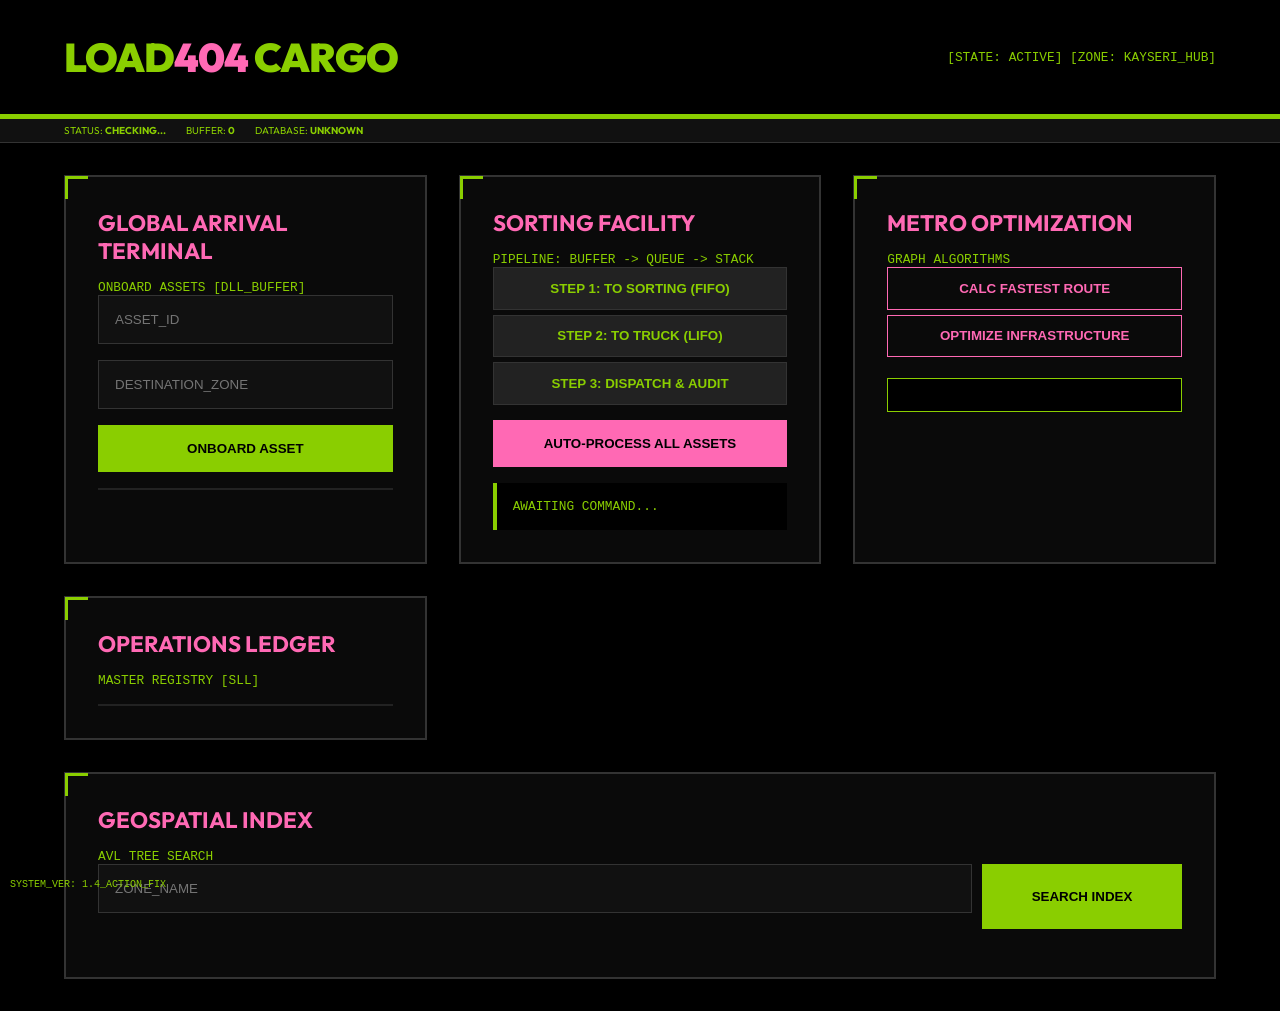
==== commit d54c5193: "V1.5: Final Action & File Persistence Fix + Health Diagnostics" ====
--- a/index.html
+++ b/index.html
@@ -14,6 +14,12 @@
         <div class="logo" style="font-size:2.5rem; font-weight:900; color:#8ACE00;">LOAD<span>404</span> CARGO</div>
         <div class="subtext" style="color:#8ACE00; font-family:monospace;">[STATE: ACTIVE] [ZONE: KAYSERI_HUB]</div>
     </header>
+
+    <div id="system-health" style="background:#111; border-bottom:1px solid #333; padding:5px 5%; font-size:10px; color:#8ACE00; display:flex; gap:20px;">
+        <span>STATUS: <b id="health-status">CHECKING...</b></span>
+        <span>BUFFER: <b id="health-buffer">0</b></span>
+        <span>DATABASE: <b id="health-file">UNKNOWN</b></span>
+    </div>
 
     <div id="toast-container"></div>
     
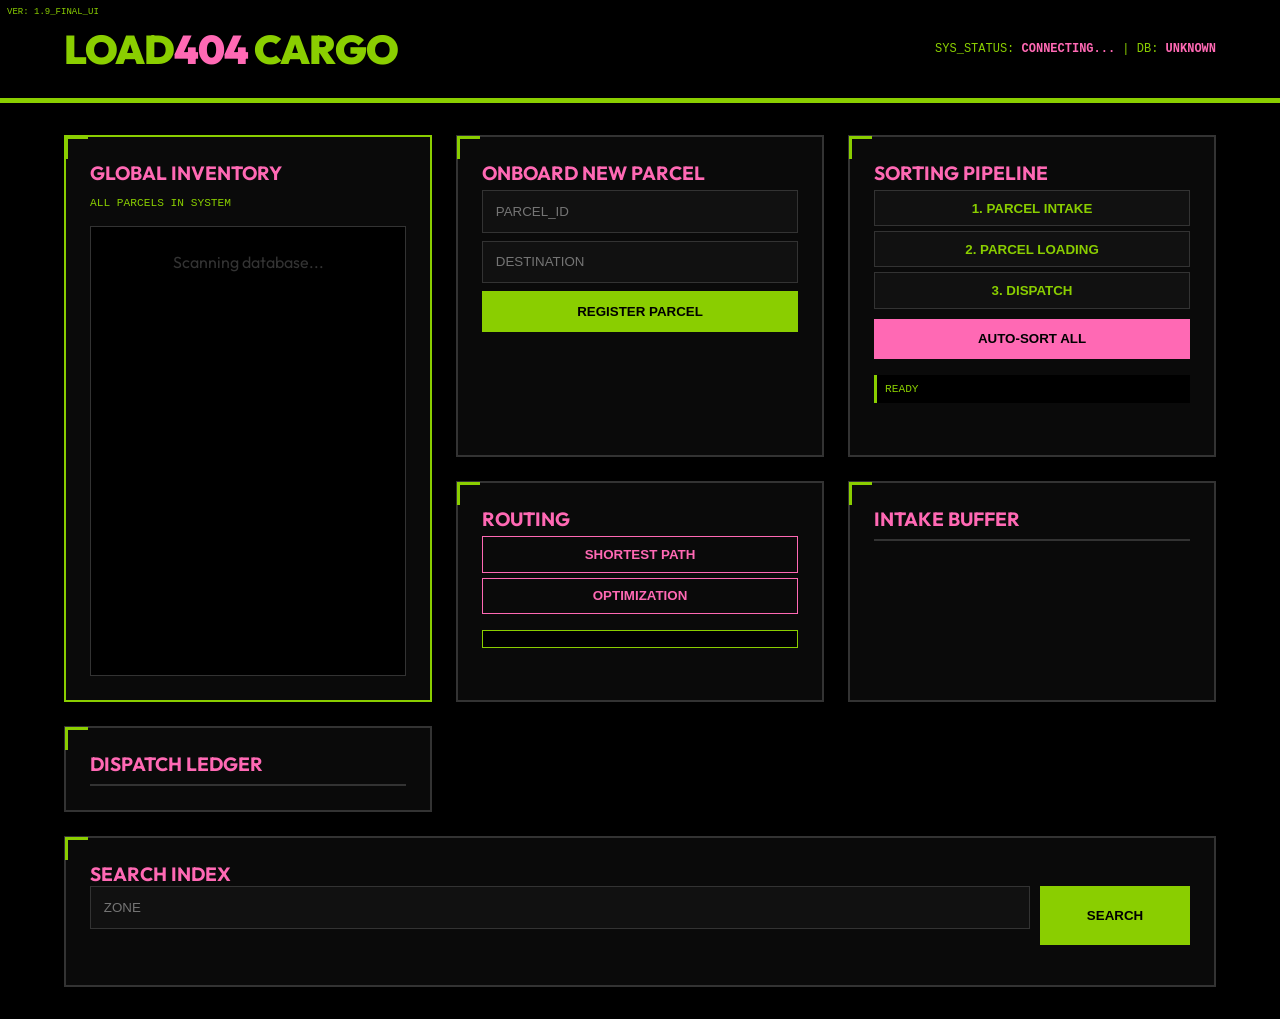
==== commit 0b060656: "V1.9: Applying User HTML Labels + Final Deployment Sync" ====
--- a/index.html
+++ b/index.html
@@ -3,88 +3,95 @@
 <head>
     <meta charset="UTF-8">
     <meta name="viewport" content="width=device-width, initial-scale=1.0">
-    <title>LOAD404 CARGO | Operations Command</title>
+    <title>V1.9 | LOAD404 CARGO OPERATIONS</title>
     <link href="https://fonts.googleapis.com/css2?family=Outfit:wght@400;900&family=JetBrains+Mono:wght@400;700&display=swap" rel="stylesheet">
-    <link rel="stylesheet" href="style.css?v=1.4">
+    <link rel="stylesheet" href="style.css?v=1.9">
 </head>
-<body style="background:#000;">
-    <div id="ver-tag" style="position:fixed; bottom:10px; left:10px; color:#8ACE00; font-family:monospace; font-size:10px; z-index:9999;">SYSTEM_VER: 1.4_ACTION_FIX</div>
+<body style="background:#000; color:#fff; font-family:'Outfit', sans-serif;">
+    <div id="ver-tag" style="position:fixed; top:5px; left:5px; color:#8ACE00; font-family:monospace; font-size:9px; z-index:10000; background:#000; padding:2px;">VER: 1.9_FINAL_UI</div>
     
-    <header style="border-bottom: 5px solid #8ACE00; background:#000; padding: 2rem 5%; display:flex; justify-content:space-between; align-items:center;">
-        <div class="logo" style="font-size:2.5rem; font-weight:900; color:#8ACE00;">LOAD<span>404</span> CARGO</div>
-        <div class="subtext" style="color:#8ACE00; font-family:monospace;">[STATE: ACTIVE] [ZONE: KAYSERI_HUB]</div>
+    <header style="border-bottom: 5px solid #8ACE00; background:#000; padding: 1.5rem 5%; display:flex; justify-content:space-between; align-items:center;">
+        <div class="logo" style="font-size:2.5rem; font-weight:900; color:#8ACE00;">LOAD<span style="color:#FF69B4;">404</span> CARGO</div>
+        <div id="system-health" style="font-family:monospace; font-size:12px; color:#8ACE00;">
+            SYS_STATUS: <b id="health-status" style="color:#FF69B4;">CONNECTING...</b> | 
+            DB: <b id="health-file" style="color:#FF69B4;">UNKNOWN</b>
+        </div>
     </header>
 
-    <div id="system-health" style="background:#111; border-bottom:1px solid #333; padding:5px 5%; font-size:10px; color:#8ACE00; display:flex; gap:20px;">
-        <span>STATUS: <b id="health-status">CHECKING...</b></span>
-        <span>BUFFER: <b id="health-buffer">0</b></span>
-        <span>DATABASE: <b id="health-file">UNKNOWN</b></span>
-    </div>
-
-    <div id="toast-container"></div>
+    <div id="toast-container" style="position:fixed; bottom:20px; right:20px; z-index:10000; display:flex; flex-direction:column; gap:10px;"></div>
     
     <main style="padding: 2rem 5%;">
-        <div class="grid-container" style="display:grid; grid-template-columns: repeat(auto-fit, minmax(350px, 1fr)); gap:2rem;">
+        <div class="grid-container" style="display:grid; grid-template-columns: repeat(auto-fit, minmax(320px, 1fr)); gap:1.5rem;">
+            
+            <!-- Global Parcel List (NEW) -->
+            <section class="panel" style="background:#0a0a0a; border: 2px solid #8ACE00; padding:1.5rem; grid-row: span 2;">
+                <div class="panel-header">
+                    <h2 style="color:#FF69B4; text-transform:uppercase; margin-bottom:5px; font-size:1.2rem;">Global Inventory</h2>
+                    <span style="color:#8ACE00; font-family:monospace; font-size:0.7rem;">ALL PARCELS IN SYSTEM </span>
+                </div>
+                <div id="global-parcel-list" style="margin-top:1rem; height:450px; overflow-y:scroll; border:1px solid #333; background:#000; padding:5px;">
+                    <div style="color:#333; text-align:center; margin-top:20px;">Scanning database...</div>
+                </div>
+            </section>
+
             <!-- Registration -->
-            <section class="panel" style="background:#0a0a0a; border: 2px solid #333; padding:2rem; position:relative;">
+            <section class="panel" style="background:#0a0a0a; border: 2px solid #333; padding:1.5rem;">
                 <div class="panel-header">
-                    <h2 style="color:#FF69B4; text-transform:uppercase; margin-bottom:10px;">Global Arrival Terminal</h2>
-                    <span class="subtext" style="color:#8ACE00; font-family:monospace; font-size:0.8rem;">ONBOARD ASSETS [DLL_BUFFER]</span>
+                    <h2 style="color:#FF69B4; text-transform:uppercase; margin-bottom:5px; font-size:1.2rem;">Onboard New Parcel</h2>
                 </div>
-                <input type="text" id="shipId" placeholder="ASSET_ID" style="width:100%; background:#111; border:1px solid #333; padding:1rem; color:#fff; margin-bottom:1rem;">
-                <input type="text" id="address" placeholder="DESTINATION_ZONE" style="width:100%; background:#111; border:1px solid #333; padding:1rem; color:#fff; margin-bottom:1rem;">
-                <button class="btn-primary" onclick="addShipment()" style="width:100%; background:#8ACE00; color:#000; padding:1rem; font-weight:900; border:none; cursor:pointer; text-transform:uppercase;">Onboard Asset</button>
-                <div class="log-container" id="buffer-log" style="margin-top:1rem; max-height:150px; overflow-y:auto; border:1px solid #222; background:#000;"></div>
+                <input type="text" id="shipId" placeholder="PARCEL_ID" style="width:100%; background:#111; border:1px solid #333; padding:0.8rem; color:#fff; margin-bottom:0.5rem;">
+                <input type="text" id="address" placeholder="DESTINATION" style="width:100%; background:#111; border:1px solid #333; padding:0.8rem; color:#fff; margin-bottom:0.5rem;">
+                <button onclick="addShipment()" style="width:100%; background:#8ACE00; color:#000; padding:0.8rem; font-weight:900; border:none; cursor:pointer;">REGISTER PARCEL</button>
             </section>
 
             <!-- Pipeline -->
-            <section class="panel" style="background:#0a0a0a; border: 2px solid #333; padding:2rem;">
+            <section class="panel" style="background:#0a0a0a; border: 2px solid #333; padding:1.5rem;">
                 <div class="panel-header">
-                    <h2 style="color:#FF69B4; text-transform:uppercase; margin-bottom:10px;">Sorting Facility</h2>
-                    <span class="subtext" style="color:#8ACE00; font-family:monospace; font-size:0.8rem;">PIPELINE: BUFFER -> QUEUE -> STACK</span>
+                    <h2 style="color:#FF69B4; text-transform:uppercase; margin-bottom:5px; font-size:1.2rem;">Sorting Pipeline</h2>
                 </div>
-                <button class="btn-step" onclick="step1()" style="width:100%; background:#222; color:#8ACE00; border:1px solid #333; padding:0.8rem; margin-bottom:5px; cursor:pointer; font-weight:700;">STEP 1: TO SORTING (FIFO)</button>
-                <button class="btn-step" onclick="step2()" style="width:100%; background:#222; color:#8ACE00; border:1px solid #333; padding:0.8rem; margin-bottom:5px; cursor:pointer; font-weight:700;">STEP 2: TO TRUCK (LIFO)</button>
-                <button class="btn-step" onclick="step3()" style="width:100%; background:#222; color:#8ACE00; border:1px solid #333; padding:0.8rem; margin-bottom:5px; cursor:pointer; font-weight:700;">STEP 3: DISPATCH & AUDIT</button>
-                <button class="btn-primary" onclick="processAll()" style="width:100%; background:#FF69B4; color:#000; padding:1rem; font-weight:900; border:none; cursor:pointer; text-transform:uppercase; margin-top:10px;">AUTO-PROCESS ALL ASSETS</button>
-                <div id="pipeline-output" style="background:#000; color:#8ACE00; padding:1rem; margin-top:1rem; border-left:4px solid #8ACE00; font-family:monospace; font-size:0.8rem;">AWAITING COMMAND...</div>
+                <div style="display:flex; flex-direction:column; gap:5px;">
+                    <button onclick="step1()" style="background:#111; color:#8ACE00; border:1px solid #333; padding:0.6rem; cursor:pointer;">1. PARCEL INTAKE</button>
+                    <button onclick="step2()" style="background:#111; color:#8ACE00; border:1px solid #333; padding:0.6rem; cursor:pointer;">2. PARCEL LOADING</button>
+                    <button onclick="step3()" style="background:#111; color:#8ACE00; border:1px solid #333; padding:0.6rem; cursor:pointer;">3. DISPATCH</button>
+                    <button onclick="processAll()" style="background:#FF69B4; color:#000; border:none; padding:0.8rem; cursor:pointer; font-weight:900; margin-top:5px;">AUTO-SORT ALL</button>
+                </div>
+                <div id="pipeline-output" style="background:#000; color:#8ACE00; padding:0.5rem; margin-top:1rem; border-left:3px solid #8ACE00; font-family:monospace; font-size:0.7rem;">READY</div>
             </section>
 
             <!-- Routing -->
-            <section class="panel" style="background:#0a0a0a; border: 2px solid #333; padding:2rem;">
+            <section class="panel" style="background:#0a0a0a; border: 2px solid #333; padding:1.5rem;">
                 <div class="panel-header">
-                    <h2 style="color:#FF69B4; text-transform:uppercase; margin-bottom:10px;">Metro Optimization</h2>
-                    <span class="subtext" style="color:#8ACE00; font-family:monospace; font-size:0.8rem;">GRAPH ALGORITHMS</span>
+                    <h2 style="color:#FF69B4; text-transform:uppercase; margin-bottom:5px; font-size:1.2rem;">Routing</h2>
                 </div>
-                <button onclick="getShortestPath()" style="width:100%; background:transparent; color:#FF69B4; border:1px solid #FF69B4; padding:0.8rem; margin-bottom:5px; cursor:pointer; font-weight:700;">CALC FASTEST ROUTE</button>
-                <button onclick="getMST()" style="width:100%; background:transparent; color:#FF69B4; border:1px solid #FF69B4; padding:0.8rem; margin-bottom:5px; cursor:pointer; font-weight:700;">OPTIMIZE INFRASTRUCTURE</button>
-                <div class="code-output" id="route-output" style="background:#000; color:#8ACE00; padding:1rem; border:1px solid #8ACE00; margin-top:1rem; font-family:monospace; font-size:0.7rem; white-space:pre-wrap;"></div>
+                <button onclick="getShortestPath()" style="width:100%; background:transparent; color:#FF69B4; border:1px solid #FF69B4; padding:0.6rem; margin-bottom:5px; cursor:pointer;">SHORTEST PATH</button>
+                <button onclick="getMST()" style="width:100%; background:transparent; color:#FF69B4; border:1px solid #FF69B4; padding:0.6rem; cursor:pointer;">OPTIMIZATION</button>
+                <div class="code-output" id="route-output" style="background:#000; color:#8ACE00; padding:0.5rem; border:1px solid #8ACE00; margin-top:1rem; font-family:monospace; font-size:0.6rem; white-space:pre-wrap;"></div>
             </section>
 
-            <!-- Audit Log -->
-            <section class="panel" style="background:#0a0a0a; border: 2px solid #333; padding:2rem;">
-                <div class="panel-header">
-                    <h2 style="color:#FF69B4; text-transform:uppercase; margin-bottom:10px;">Operations Ledger</h2>
-                    <span class="subtext" style="color:#8ACE00; font-family:monospace; font-size:0.8rem;">MASTER REGISTRY [SLL]</span>
-                </div>
-                <div class="audit-list" id="audit-log" style="max-height:200px; overflow-y:auto; background:#000; border:1px solid #222;"></div>
+            <!-- Buffer List -->
+            <section class="panel" style="background:#0a0a0a; border: 2px solid #333; padding:1.5rem;">
+                <h2 style="color:#FF69B4; text-transform:uppercase; font-size:1.2rem;">Intake Buffer</h2>
+                <div class="log-container" id="buffer-log" style="margin-top:0.5rem; max-height:150px; overflow-y:auto; background:#000;"></div>
+            </section>
+
+            <!-- Operations Ledger -->
+            <section class="panel" style="background:#0a0a0a; border: 2px solid #333; padding:1.5rem;">
+                <h2 style="color:#FF69B4; text-transform:uppercase; font-size:1.2rem;">Dispatch Ledger </h2>
+                <div class="audit-list" id="audit-log" style="margin-top:0.5rem; max-height:150px; overflow-y:auto; background:#000;"></div>
             </section>
 
             <!-- Directory -->
-            <section class="panel full-width" style="grid-column: 1 / -1; background:#0a0a0a; border: 2px solid #333; padding:2rem;">
-                <div class="panel-header">
-                    <h2 style="color:#FF69B4; text-transform:uppercase; margin-bottom:10px;">Geospatial Index</h2>
-                    <span class="subtext" style="color:#8ACE00; font-family:monospace; font-size:0.8rem;">AVL TREE SEARCH</span>
+            <section class="panel full-width" style="grid-column: 1 / -1; background:#0a0a0a; border: 2px solid #333; padding:1.5rem;">
+                <h2 style="color:#FF69B4; text-transform:uppercase; font-size:1.2rem;">Search Index</h2>
+                <div style="display:flex; gap:10px;">
+                    <input type="text" id="search-query" placeholder="ZONE" style="flex:1; background:#111; border:1px solid #333; padding:0.8rem; color:#fff;">
+                    <button onclick="searchAddress()" style="width:150px; background:#8ACE00; color:#000; border:none; font-weight:900; cursor:pointer;">SEARCH</button>
                 </div>
-                <div style="display:flex; gap:10px;">
-                    <input type="text" id="search-query" placeholder="ZONE_NAME" style="flex:1; background:#111; border:1px solid #333; padding:1rem; color:#fff;">
-                    <button onclick="searchAddress()" style="width:200px; background:#8ACE00; color:#000; border:none; font-weight:900; cursor:pointer;">SEARCH INDEX</button>
-                </div>
-                <div id="search-output" style="margin-top:1rem; color:#8ACE00; font-family:monospace; font-size:1.2rem; font-weight:700;"></div>
+                <div id="search-output" style="margin-top:1rem; color:#8ACE00; font-family:monospace; font-weight:700;"></div>
             </section>
         </div>
     </main>
 
-    <script src="app.js?v=1.4"></script>
+    <script src="app.js?v=1.9"></script>
 </body>
 </html>
